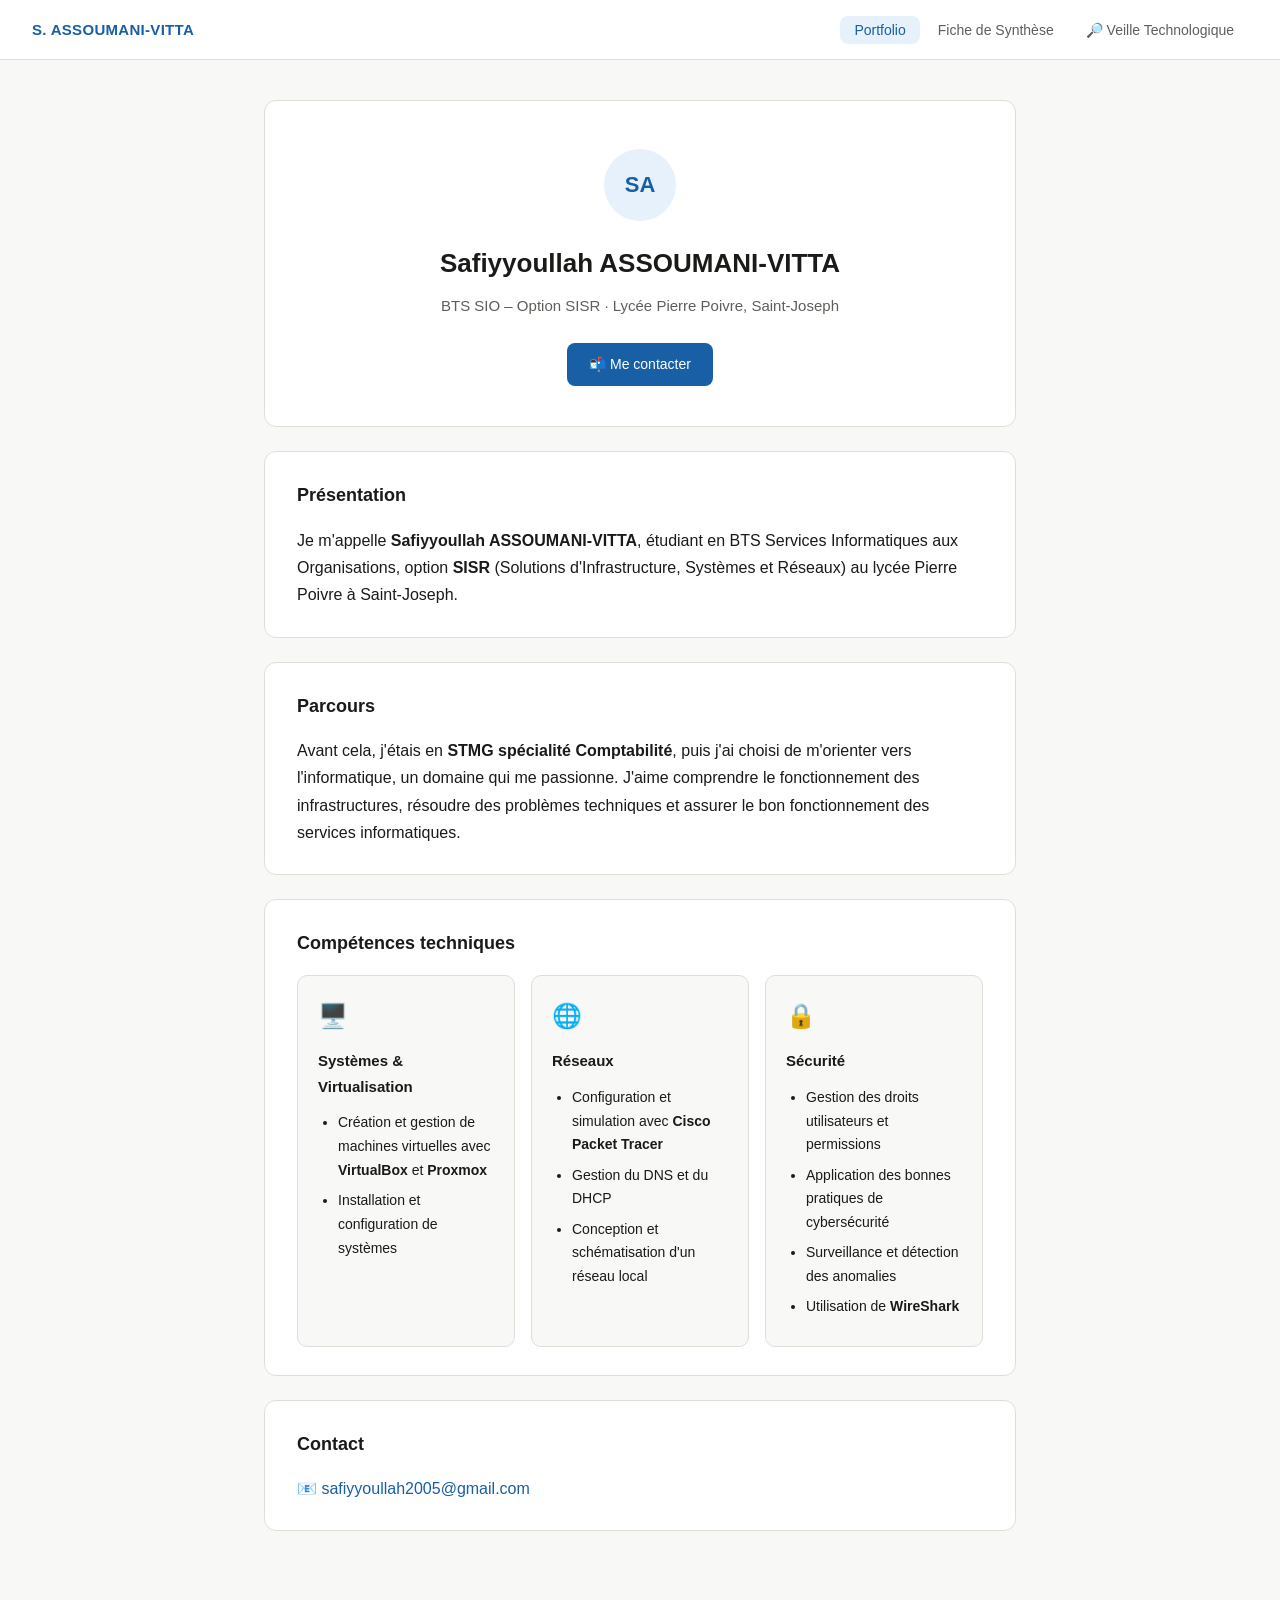
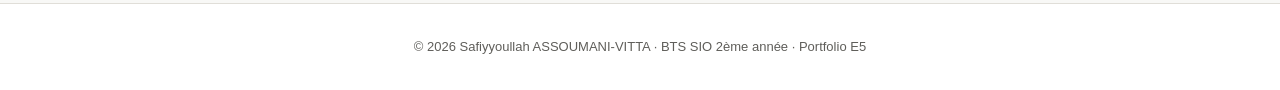
==== index.html @ 993be8ec "Add files via upload" ====
<!DOCTYPE html>
<html lang="fr">
<head>
  <meta charset="UTF-8" />
  <meta name="viewport" content="width=device-width, initial-scale=1.0"/>
  <title>Portfolio – ASSOUMANI-VITTA Safiyyoullah</title>
  <link rel="stylesheet" href="style.css" />
</head>
<body>

  <nav>
    <div class="nav-brand">S. ASSOUMANI-VITTA</div>
    <ul>
      <li><a href="index.html" class="active">Portfolio</a></li>
      <li><a href="fiche-synthese.html">Fiche de Synthèse</a></li>
      <li><a href="veille-technologique.html">🔎 Veille Technologique</a></li>
    </ul>
  </nav>

  <main>

    <section class="hero">
      <div class="avatar">SA</div>
      <h1>Safiyyoullah ASSOUMANI-VITTA</h1>
      <p class="subtitle">BTS SIO – Option SISR · Lycée Pierre Poivre, Saint-Joseph</p>
      <a href="mailto:safiyyoullah2005@gmail.com" class="btn">📬 Me contacter</a>
    </section>

    <section class="card">
      <h2>Présentation</h2>
      <p>
        Je m'appelle <strong>Safiyyoullah ASSOUMANI-VITTA</strong>, étudiant en BTS Services Informatiques aux Organisations,
        option <strong>SISR</strong> (Solutions d'Infrastructure, Systèmes et Réseaux) au lycée Pierre Poivre à Saint-Joseph.
      </p>
    </section>

    <section class="card">
      <h2>Parcours</h2>
      <p>
        Avant cela, j'étais en <strong>STMG spécialité Comptabilité</strong>, puis j'ai choisi de m'orienter vers l'informatique,
        un domaine qui me passionne. J'aime comprendre le fonctionnement des infrastructures, résoudre des problèmes techniques
        et assurer le bon fonctionnement des services informatiques.
      </p>
    </section>

    <section class="card">
      <h2>Compétences techniques</h2>

      <div class="skills-grid">

        <div class="skill-block">
          <div class="skill-icon">🖥️</div>
          <h3>Systèmes & Virtualisation</h3>
          <ul>
            <li>Création et gestion de machines virtuelles avec <strong>VirtualBox</strong> et <strong>Proxmox</strong></li>
            <li>Installation et configuration de systèmes</li>
          </ul>
        </div>

        <div class="skill-block">
          <div class="skill-icon">🌐</div>
          <h3>Réseaux</h3>
          <ul>
            <li>Configuration et simulation avec <strong>Cisco Packet Tracer</strong></li>
            <li>Gestion du DNS et du DHCP</li>
            <li>Conception et schématisation d'un réseau local</li>
          </ul>
        </div>

        <div class="skill-block">
          <div class="skill-icon">🔒</div>
          <h3>Sécurité</h3>
          <ul>
            <li>Gestion des droits utilisateurs et permissions</li>
            <li>Application des bonnes pratiques de cybersécurité</li>
            <li>Surveillance et détection des anomalies</li>
            <li>Utilisation de <strong>WireShark</strong></li>
          </ul>
        </div>

      </div>
    </section>

    <section class="card contact-card">
      <h2>Contact</h2>
      <p>📧 <a href="mailto:safiyyoullah2005@gmail.com">safiyyoullah2005@gmail.com</a></p>
    </section>

  </main>

  <footer>
    <p>© 2026 Safiyyoullah ASSOUMANI-VITTA · BTS SIO 2ème année · Portfolio E5</p>
  </footer>

</body>
</html>
---- style.css ----
/* ===== RESET & BASE ===== */
*, *::before, *::after { box-sizing: border-box; margin: 0; padding: 0; }

:root {
  --blue: #185FA5;
  --blue-light: #E6F1FB;
  --blue-mid: #378ADD;
  --teal: #0F6E56;
  --teal-light: #E1F5EE;
  --gray-bg: #F8F8F6;
  --gray-border: #E0DED8;
  --text: #1a1a18;
  --text-muted: #5F5E5A;
  --white: #ffffff;
  --radius: 12px;
  --shadow: 0 1px 3px rgba(0,0,0,0.08);
}

html { font-size: 16px; scroll-behavior: smooth; }

body {
  font-family: -apple-system, BlinkMacSystemFont, 'Segoe UI', Roboto, sans-serif;
  background: var(--gray-bg);
  color: var(--text);
  line-height: 1.7;
  min-height: 100vh;
  display: flex;
  flex-direction: column;
}

/* ===== NAVIGATION ===== */
nav {
  background: var(--white);
  border-bottom: 0.5px solid var(--gray-border);
  padding: 0 2rem;
  display: flex;
  align-items: center;
  justify-content: space-between;
  position: sticky;
  top: 0;
  z-index: 100;
  height: 60px;
}

.nav-brand {
  font-weight: 600;
  font-size: 15px;
  color: var(--blue);
  letter-spacing: 0.02em;
}

nav ul {
  list-style: none;
  display: flex;
  gap: 0.25rem;
}

nav ul li a {
  text-decoration: none;
  color: var(--text-muted);
  font-size: 14px;
  padding: 6px 14px;
  border-radius: 8px;
  transition: background 0.15s, color 0.15s;
}

nav ul li a:hover {
  background: var(--gray-bg);
  color: var(--text);
}

nav ul li a.active {
  background: var(--blue-light);
  color: var(--blue);
  font-weight: 500;
}

/* ===== MAIN ===== */
main {
  max-width: 800px;
  width: 100%;
  margin: 2.5rem auto;
  padding: 0 1.5rem;
  flex: 1;
  display: flex;
  flex-direction: column;
  gap: 1.5rem;
}

/* ===== HERO ===== */
.hero {
  text-align: center;
  padding: 3rem 1rem 2.5rem;
  background: var(--white);
  border-radius: var(--radius);
  border: 0.5px solid var(--gray-border);
}

.avatar {
  width: 72px;
  height: 72px;
  border-radius: 50%;
  background: var(--blue-light);
  color: var(--blue);
  font-size: 22px;
  font-weight: 600;
  display: flex;
  align-items: center;
  justify-content: center;
  margin: 0 auto 1.25rem;
}

.hero h1 {
  font-size: 26px;
  font-weight: 600;
  margin-bottom: 0.5rem;
}

.hero .subtitle {
  color: var(--text-muted);
  font-size: 15px;
  margin-bottom: 1.5rem;
}

/* ===== PAGE HEADER ===== */
.page-header {
  padding: 2rem 0 0.5rem;
}

.page-header h1 {
  font-size: 26px;
  font-weight: 600;
}

.page-header .subtitle {
  color: var(--text-muted);
  font-size: 15px;
  margin-top: 0.25rem;
}

/* ===== CARDS ===== */
.card {
  background: var(--white);
  border-radius: var(--radius);
  border: 0.5px solid var(--gray-border);
  padding: 1.75rem 2rem;
}

.card h2 {
  font-size: 18px;
  font-weight: 600;
  margin-bottom: 1rem;
  color: var(--text);
}

.card p { color: var(--text); margin-bottom: 0.75rem; }
.card p:last-child { margin-bottom: 0; }

.card ul {
  padding-left: 1.5rem;
  color: var(--text);
}

.card ul li { margin-bottom: 0.4rem; }

/* ===== SKILLS GRID ===== */
.skills-grid {
  display: grid;
  grid-template-columns: repeat(auto-fit, minmax(200px, 1fr));
  gap: 1rem;
  margin-top: 1rem;
}

.skill-block {
  background: var(--gray-bg);
  border-radius: 10px;
  padding: 1.25rem;
  border: 0.5px solid var(--gray-border);
}

.skill-icon {
  font-size: 24px;
  margin-bottom: 0.75rem;
}

.skill-block h3 {
  font-size: 15px;
  font-weight: 600;
  margin-bottom: 0.75rem;
  color: var(--text);
}

.skill-block ul {
  padding-left: 1.25rem;
  font-size: 14px;
}

/* ===== BUTTON ===== */
.btn {
  display: inline-block;
  background: var(--blue);
  color: #ffffff;
  text-decoration: none;
  padding: 10px 22px;
  border-radius: 8px;
  font-size: 14px;
  font-weight: 500;
  transition: background 0.15s, transform 0.1s;
}

.btn:hover { background: #0C447C; }
.btn:active { transform: scale(0.98); }

/* ===== CONTACT CARD ===== */
.contact-card a {
  color: var(--blue);
  text-decoration: none;
  font-weight: 500;
}
.contact-card a:hover { text-decoration: underline; }

/* ===== DOWNLOAD BOX ===== */
.download-box {
  display: flex;
  align-items: center;
  gap: 1rem;
  background: var(--gray-bg);
  border: 0.5px solid var(--gray-border);
  border-radius: 10px;
  padding: 1rem 1.25rem;
  margin: 1rem 0;
}

.download-icon { font-size: 28px; }

.download-info { flex: 1; }
.download-name { font-weight: 500; font-size: 15px; margin: 0; }
.download-meta { font-size: 13px; color: var(--text-muted); margin: 0; }

.note {
  font-size: 13px;
  color: var(--text-muted);
  background: var(--blue-light);
  border-radius: 8px;
  padding: 0.75rem 1rem;
  margin-top: 1rem;
}

.note code {
  font-family: monospace;
  background: rgba(24,95,165,0.1);
  padding: 2px 5px;
  border-radius: 4px;
}

/* ===== VEILLE ===== */
.feature-list {
  list-style: none;
  padding: 0;
  display: grid;
  grid-template-columns: repeat(auto-fit, minmax(200px, 1fr));
  gap: 0.5rem;
  margin: 1rem 0;
}

.feature-list li {
  background: var(--gray-bg);
  border-radius: 8px;
  padding: 0.6rem 1rem;
  font-size: 14px;
  border: 0.5px solid var(--gray-border);
}

.info-box {
  background: var(--teal-light);
  border-left: 3px solid var(--teal);
  border-radius: 0 8px 8px 0;
  padding: 1rem 1.25rem;
  margin-top: 1rem;
}

.info-box p { color: var(--text); margin: 0; }

.tools-grid {
  display: grid;
  grid-template-columns: repeat(auto-fit, minmax(180px, 1fr));
  gap: 1rem;
  margin-top: 1rem;
}

.tool-card {
  background: var(--gray-bg);
  border: 0.5px solid var(--gray-border);
  border-radius: 10px;
  padding: 1.25rem;
  text-align: center;
}

.tool-icon { font-size: 28px; margin-bottom: 0.5rem; }
.tool-card h3 { font-size: 15px; font-weight: 600; margin-bottom: 0.5rem; }
.tool-card p { font-size: 13px; color: var(--text-muted); margin: 0; }

/* ===== TIMELINE ===== */
.os-section { margin-bottom: 2rem; }
.os-section:last-child { margin-bottom: 0; }

.os-header {
  display: flex;
  align-items: center;
  gap: 0.75rem;
  padding: 0.75rem 1rem;
  border-radius: 8px;
  margin-bottom: 1rem;
}

.os-header.windows { background: #EFF6FF; }
.os-header.linux { background: #FFF7ED; }

.os-logo { font-size: 20px; }
.os-header h3 { font-size: 16px; font-weight: 600; margin: 0; }

.timeline {
  border-left: 2px solid var(--gray-border);
  padding-left: 1.25rem;
  display: flex;
  flex-direction: column;
  gap: 1rem;
}

.timeline-item {
  position: relative;
}

.timeline-item::before {
  content: '';
  position: absolute;
  left: -1.44rem;
  top: 7px;
  width: 10px;
  height: 10px;
  border-radius: 50%;
  background: var(--blue-mid);
  border: 2px solid var(--white);
  outline: 1.5px solid var(--blue-mid);
}

.timeline-item.highlight::before { background: #E24B4A; outline-color: #E24B4A; }

.date {
  display: inline-block;
  font-size: 12px;
  font-weight: 600;
  color: var(--blue);
  background: var(--blue-light);
  padding: 2px 10px;
  border-radius: 20px;
  margin-bottom: 0.35rem;
  letter-spacing: 0.01em;
}

.timeline-item.highlight .date { color: #A32D2D; background: #FCEBEB; }

.timeline-item p { font-size: 14px; color: var(--text); margin: 0; }

/* ===== CONCLUSION ===== */
.conclusion { border-left: 3px solid var(--blue); }

/* ===== FOOTER ===== */
footer {
  text-align: center;
  padding: 2rem 1rem;
  font-size: 13px;
  color: var(--text-muted);
  border-top: 0.5px solid var(--gray-border);
  background: var(--white);
  margin-top: 2rem;
}

/* ===== RESPONSIVE ===== */
@media (max-width: 600px) {
  nav { padding: 0 1rem; }
  nav ul li a { padding: 5px 10px; font-size: 13px; }
  main { padding: 0 1rem; margin: 1.5rem auto; }
  .card { padding: 1.25rem 1.25rem; }
  .hero { padding: 2rem 1rem; }
  .download-box { flex-direction: column; text-align: center; }
}
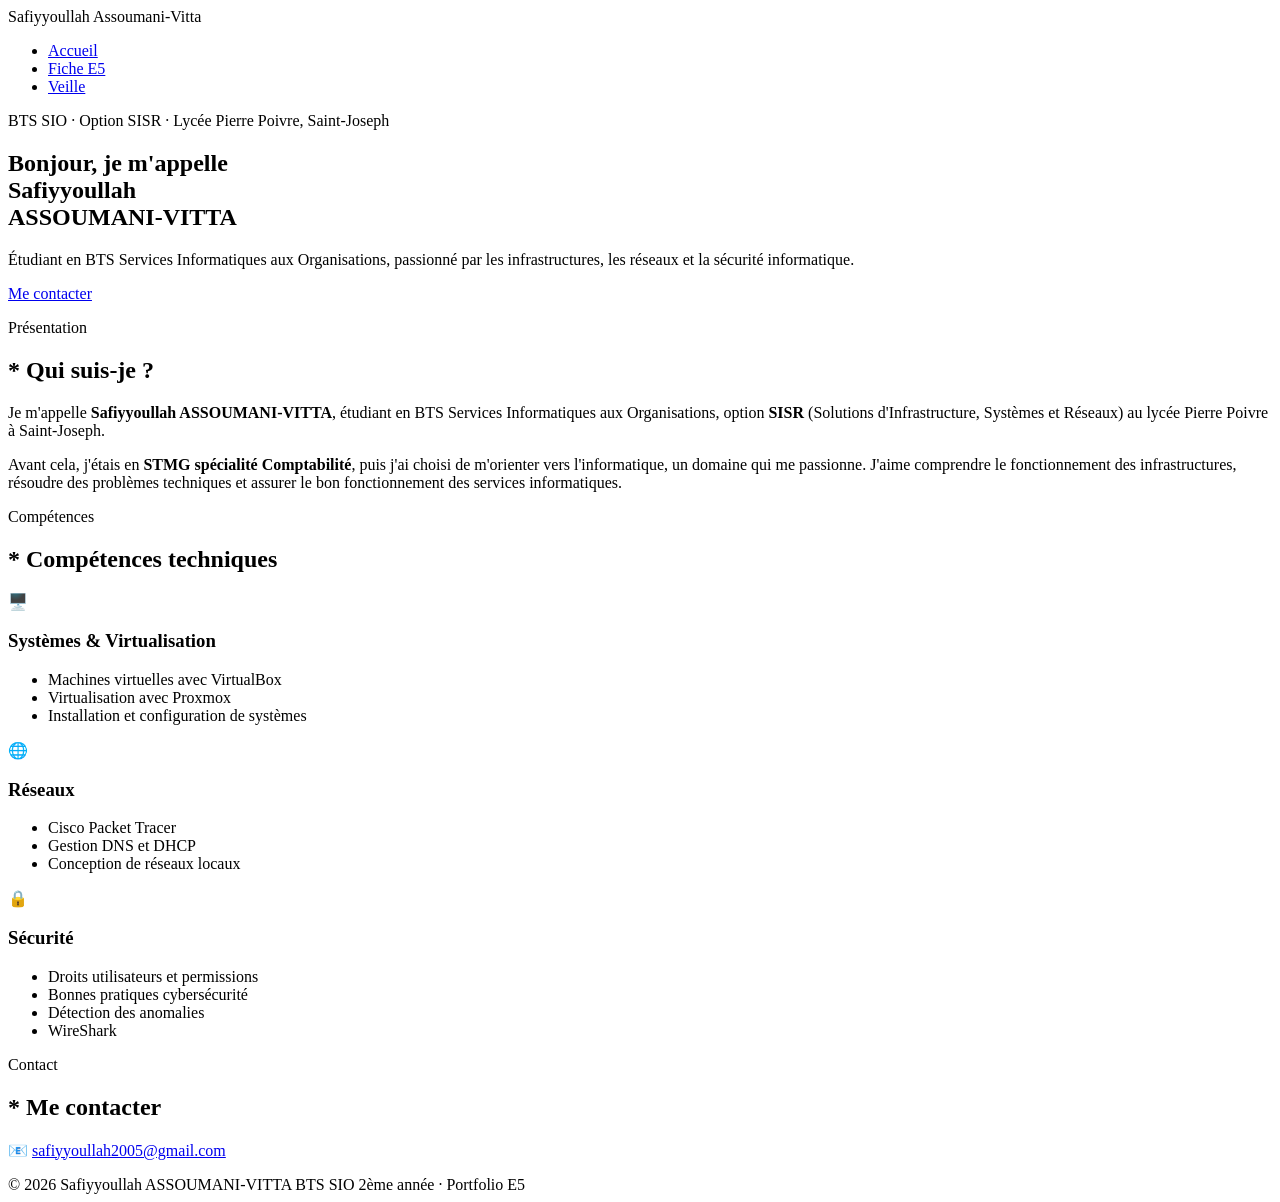
==== commit 8d30f94e: "Rename index (1).html to index.html" ====
--- a/index.html
+++ b/index.html
@@ -1,95 +1,91 @@
 <!DOCTYPE html>
 <html lang="fr">
 <head>
-  <meta charset="UTF-8" />
+  <meta charset="UTF-8"/>
   <meta name="viewport" content="width=device-width, initial-scale=1.0"/>
   <title>Portfolio – ASSOUMANI-VITTA Safiyyoullah</title>
-  <link rel="stylesheet" href="style.css" />
+  <link rel="stylesheet" href="style.css"/>
 </head>
 <body>
 
   <nav>
-    <div class="nav-brand">S. ASSOUMANI-VITTA</div>
+    <div class="nav-brand">Safiyyoullah Assoumani-Vitta</div>
     <ul>
-      <li><a href="index.html" class="active">Portfolio</a></li>
-      <li><a href="fiche-synthese.html">Fiche de Synthèse</a></li>
-      <li><a href="veille-technologique.html">🔎 Veille Technologique</a></li>
+      <li><a href="index.html" class="active">Accueil</a></li>
+      <li><a href="fiche-synthese.html">Fiche E5</a></li>
+      <li><a href="veille-technologique.html">Veille</a></li>
     </ul>
   </nav>
 
   <main>
 
     <section class="hero">
-      <div class="avatar">SA</div>
-      <h1>Safiyyoullah ASSOUMANI-VITTA</h1>
-      <p class="subtitle">BTS SIO – Option SISR · Lycée Pierre Poivre, Saint-Joseph</p>
-      <a href="mailto:safiyyoullah2005@gmail.com" class="btn">📬 Me contacter</a>
+      <p class="hero-tag">BTS SIO · Option SISR · Lycée Pierre Poivre, Saint-Joseph</p>
+      <h1>Bonjour, je m'appelle<br>Safiyyoullah<br>ASSOUMANI-VITTA</h1>
+      <p class="hero-sub">Étudiant en BTS Services Informatiques aux Organisations, passionné par les infrastructures, les réseaux et la sécurité informatique.</p>
+      <a href="mailto:safiyyoullah2005@gmail.com" class="btn">Me contacter</a>
     </section>
 
-    <section class="card">
-      <h2>Présentation</h2>
+    <div class="section">
+      <p class="section-label">Présentation</p>
+      <h2><span class="star">*</span> Qui suis-je ?</h2>
       <p>
         Je m'appelle <strong>Safiyyoullah ASSOUMANI-VITTA</strong>, étudiant en BTS Services Informatiques aux Organisations,
         option <strong>SISR</strong> (Solutions d'Infrastructure, Systèmes et Réseaux) au lycée Pierre Poivre à Saint-Joseph.
       </p>
-    </section>
-
-    <section class="card">
-      <h2>Parcours</h2>
       <p>
         Avant cela, j'étais en <strong>STMG spécialité Comptabilité</strong>, puis j'ai choisi de m'orienter vers l'informatique,
-        un domaine qui me passionne. J'aime comprendre le fonctionnement des infrastructures, résoudre des problèmes techniques
-        et assurer le bon fonctionnement des services informatiques.
+        un domaine qui me passionne. J'aime comprendre le fonctionnement des infrastructures, résoudre des problèmes
+        techniques et assurer le bon fonctionnement des services informatiques.
       </p>
-    </section>
+    </div>
 
-    <section class="card">
-      <h2>Compétences techniques</h2>
-
+    <div class="section">
+      <p class="section-label">Compétences</p>
+      <h2><span class="star">*</span> Compétences techniques</h2>
       <div class="skills-grid">
-
         <div class="skill-block">
           <div class="skill-icon">🖥️</div>
           <h3>Systèmes & Virtualisation</h3>
           <ul>
-            <li>Création et gestion de machines virtuelles avec <strong>VirtualBox</strong> et <strong>Proxmox</strong></li>
+            <li>Machines virtuelles avec VirtualBox</li>
+            <li>Virtualisation avec Proxmox</li>
             <li>Installation et configuration de systèmes</li>
           </ul>
         </div>
-
         <div class="skill-block">
           <div class="skill-icon">🌐</div>
           <h3>Réseaux</h3>
           <ul>
-            <li>Configuration et simulation avec <strong>Cisco Packet Tracer</strong></li>
-            <li>Gestion du DNS et du DHCP</li>
-            <li>Conception et schématisation d'un réseau local</li>
+            <li>Cisco Packet Tracer</li>
+            <li>Gestion DNS et DHCP</li>
+            <li>Conception de réseaux locaux</li>
           </ul>
         </div>
-
         <div class="skill-block">
           <div class="skill-icon">🔒</div>
           <h3>Sécurité</h3>
           <ul>
-            <li>Gestion des droits utilisateurs et permissions</li>
-            <li>Application des bonnes pratiques de cybersécurité</li>
-            <li>Surveillance et détection des anomalies</li>
-            <li>Utilisation de <strong>WireShark</strong></li>
+            <li>Droits utilisateurs et permissions</li>
+            <li>Bonnes pratiques cybersécurité</li>
+            <li>Détection des anomalies</li>
+            <li>WireShark</li>
           </ul>
         </div>
+      </div>
+    </div>
 
-      </div>
-    </section>
-
-    <section class="card contact-card">
-      <h2>Contact</h2>
-      <p>📧 <a href="mailto:safiyyoullah2005@gmail.com">safiyyoullah2005@gmail.com</a></p>
-    </section>
+    <div class="section">
+      <p class="section-label">Contact</p>
+      <h2><span class="star">*</span> Me contacter</h2>
+      <p class="contact-line">📧 <a href="mailto:safiyyoullah2005@gmail.com">safiyyoullah2005@gmail.com</a></p>
+    </div>
 
   </main>
 
   <footer>
-    <p>© 2026 Safiyyoullah ASSOUMANI-VITTA · BTS SIO 2ème année · Portfolio E5</p>
+    <span>© 2026 Safiyyoullah ASSOUMANI-VITTA</span>
+    <span>BTS SIO 2ème année · Portfolio E5</span>
   </footer>
 
 </body>
